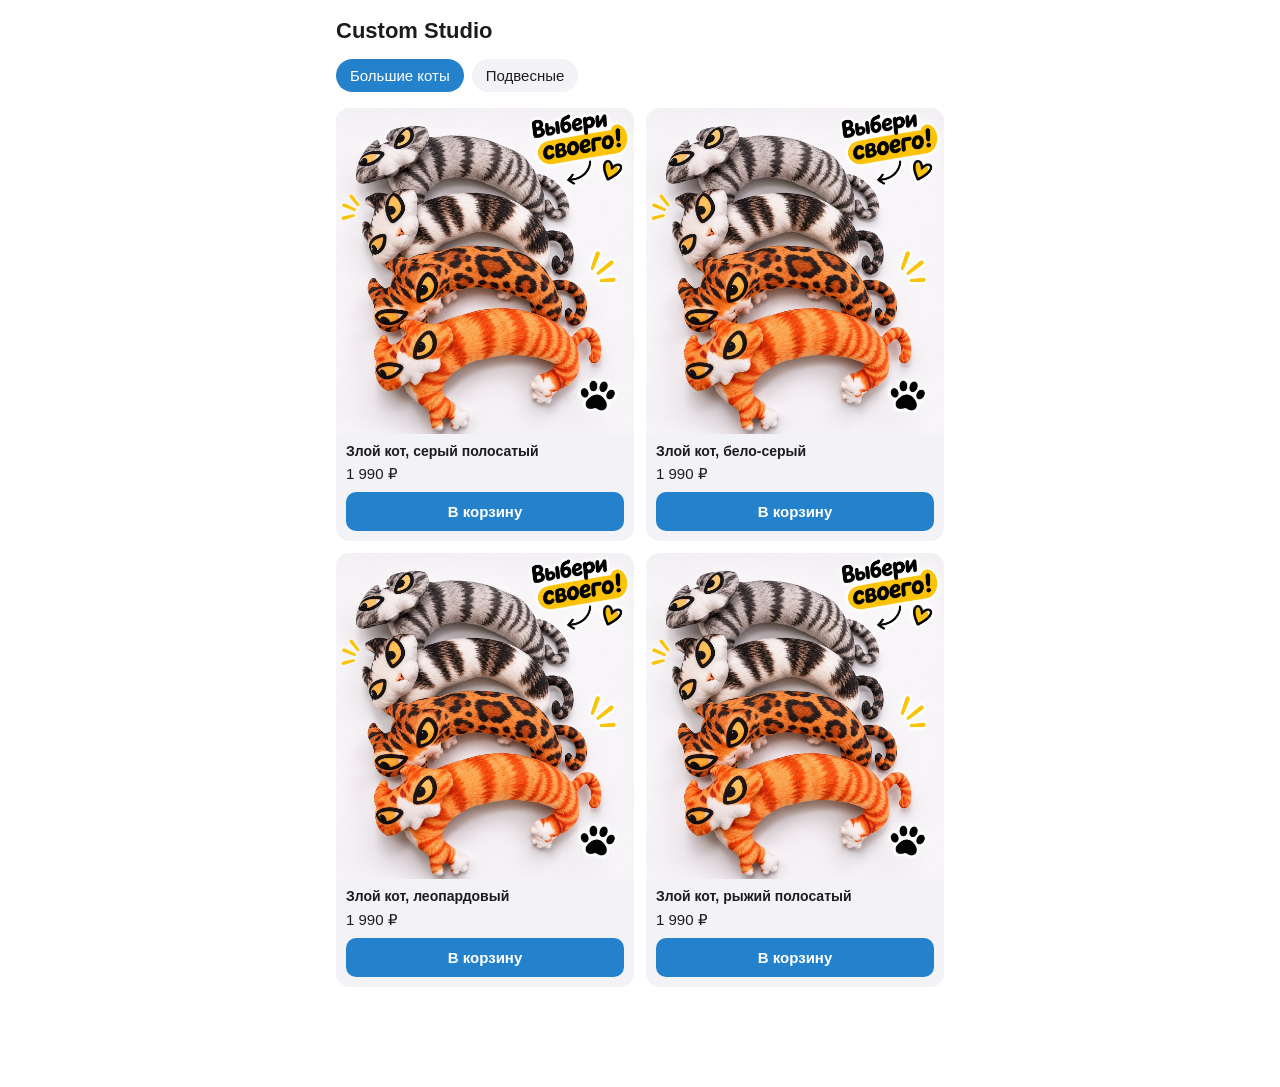
==== index.html @ 4919eace "Add files via upload" ====
<!doctype html>
<html lang="ru">
<head>
  <meta charset="utf-8">
  <meta name="viewport" content="width=device-width, initial-scale=1, viewport-fit=cover">
  <title>Custom Studio</title>
  <script src="https://telegram.org/js/telegram-web-app.js"></script>
  <link rel="stylesheet" href="style.css">
</head>
<body>
  <main id="view"><p class="muted center">Загрузка…</p></main>
  <div id="toast" class="toast" hidden></div>
  <script src="config.js"></script>
  <script src="app.js"></script>
</body>
</html>
---- style.css ----
:root {
  --bg: var(--tg-theme-bg-color, #ffffff);
  --text: var(--tg-theme-text-color, #1c1c1e);
  --hint: var(--tg-theme-hint-color, #8e8e93);
  --link: var(--tg-theme-link-color, #2481cc);
  --btn: var(--tg-theme-button-color, #2481cc);
  --btn-text: var(--tg-theme-button-text-color, #ffffff);
  --card: var(--tg-theme-secondary-bg-color, #f2f2f7);
}
* { box-sizing: border-box; -webkit-tap-highlight-color: transparent; }
body {
  margin: 0; background: var(--bg); color: var(--text);
  font: 16px/1.4 -apple-system, BlinkMacSystemFont, "Segoe UI", Roboto, sans-serif;
  padding-bottom: 88px;
}
main { padding: 12px 16px; max-width: 640px; margin: 0 auto; }
h1 { font-size: 22px; margin: 4px 0 12px; }
h2 { font-size: 18px; margin: 16px 0 8px; }
.muted { color: var(--hint); }
.center { text-align: center; }
.back { background: none; border: 0; color: var(--link); font-size: 16px; padding: 4px 0 12px; cursor: pointer; }

.tabs { display: flex; gap: 8px; overflow-x: auto; padding-bottom: 8px; }
.tab { border: 0; background: var(--card); color: var(--text); padding: 8px 14px; border-radius: 18px; font-size: 15px; white-space: nowrap; cursor: pointer; }
.tab.on { background: var(--btn); color: var(--btn-text); }

.grid { display: grid; grid-template-columns: 1fr 1fr; gap: 12px; margin-top: 8px; }
.card { background: var(--card); border-radius: 14px; overflow: hidden; display: flex; flex-direction: column; }
.im { aspect-ratio: 1; background: #ddd; cursor: pointer; }
.im img { width: 100%; height: 100%; object-fit: cover; display: block; }
.ph { width: 100%; height: 100%; display: flex; align-items: center; justify-content: center; font-size: 48px; background: #e5e5ea; }
.card .t { padding: 8px 10px 0; font-size: 14px; font-weight: 600; cursor: pointer; flex: 1; }
.card .pr { padding: 2px 10px 8px; font-size: 15px; }
.card .ctl { padding: 0 10px 10px; }

.btn { display: block; width: 100%; border: 0; border-radius: 10px; padding: 11px; font-size: 15px; font-weight: 600; background: var(--btn); color: var(--btn-text); cursor: pointer; }
.btn.sec { background: transparent; color: var(--link); border: 1px solid var(--link); }
.btn[disabled] { opacity: .5; }
.step { display: flex; align-items: center; justify-content: space-between; background: var(--bg); border-radius: 10px; }
.step button { width: 40px; height: 38px; border: 0; background: none; color: var(--link); font-size: 22px; cursor: pointer; }
.step span { font-weight: 600; }

.gallery { display: flex; gap: 8px; overflow-x: auto; scroll-snap-type: x mandatory; margin: 0 -16px; padding: 0 16px; }
.gallery img, .gallery .ph { flex: 0 0 85%; scroll-snap-align: center; border-radius: 14px; aspect-ratio: 1; object-fit: cover; }

.line { display: flex; gap: 10px; align-items: center; padding: 10px 0; border-bottom: 1px solid var(--card); }
.line .nm { flex: 1; font-size: 15px; }
.line .sm { min-width: 76px; text-align: right; font-weight: 600; }
.line .step { width: 108px; background: var(--card); }
.total { display: flex; justify-content: space-between; padding: 12px 0; font-size: 17px; font-weight: 700; }

label { display: block; font-size: 13px; color: var(--hint); margin: 12px 0 4px; }
input, textarea { width: 100%; border: 1px solid var(--card); background: var(--card); color: var(--text); border-radius: 10px; padding: 11px; font: inherit; }
textarea { min-height: 70px; resize: vertical; }

.cartbar { position: fixed; left: 16px; right: 16px; bottom: 16px; z-index: 5; max-width: 608px; margin: 0 auto; box-shadow: 0 4px 16px rgba(0,0,0,.2); }
.toast { position: fixed; left: 16px; right: 16px; bottom: 90px; background: #323232; color: #fff; padding: 12px 14px; border-radius: 10px; z-index: 10; text-align: center; max-width: 608px; margin: 0 auto; }
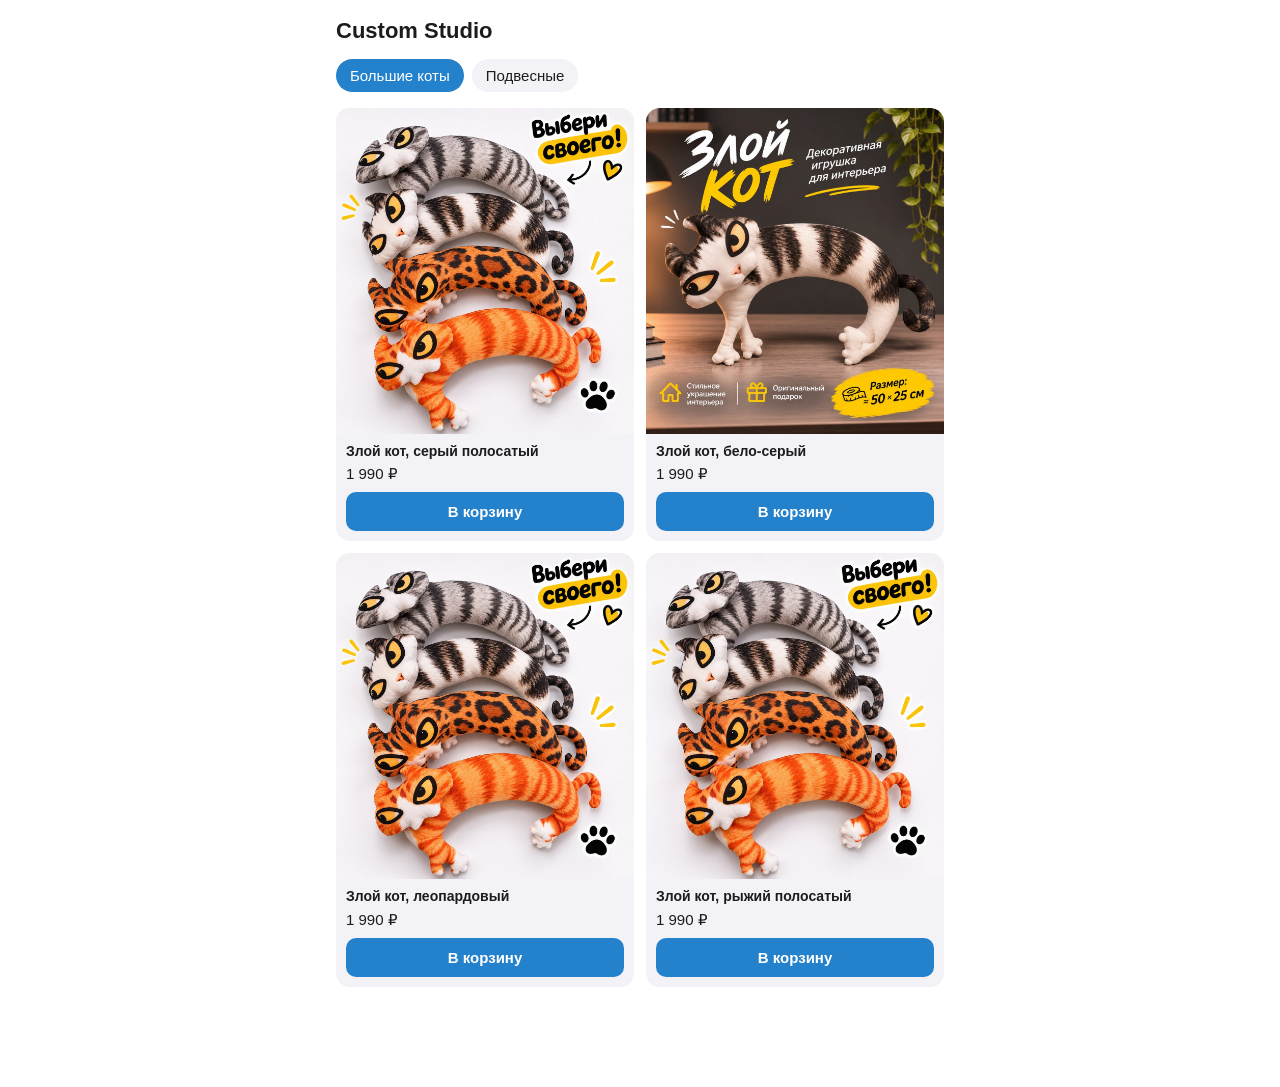
==== commit 8f6b6953: "Add files via upload" ====
--- a/index.html
+++ b/index.html
@@ -5,12 +5,12 @@
   <meta name="viewport" content="width=device-width, initial-scale=1, viewport-fit=cover">
   <title>Custom Studio</title>
   <script src="https://telegram.org/js/telegram-web-app.js"></script>
-  <link rel="stylesheet" href="style.css">
+  <link rel="stylesheet" href="style.css?v=2">
 </head>
 <body>
   <main id="view"><p class="muted center">Загрузка…</p></main>
   <div id="toast" class="toast" hidden></div>
   <script src="config.js"></script>
-  <script src="app.js"></script>
+  <script src="app.js?v=2"></script>
 </body>
 </html>
--- a/style.css
+++ b/style.css
@@ -8,10 +8,11 @@
   --card: var(--tg-theme-secondary-bg-color, #f2f2f7);
 }
 * { box-sizing: border-box; -webkit-tap-highlight-color: transparent; }
+html { -webkit-text-size-adjust: 100%; text-size-adjust: 100%; }
 body {
   margin: 0; background: var(--bg); color: var(--text);
   font: 16px/1.4 -apple-system, BlinkMacSystemFont, "Segoe UI", Roboto, sans-serif;
-  padding-bottom: 88px;
+  padding-bottom: calc(88px + env(safe-area-inset-bottom, 0px));
 }
 main { padding: 12px 16px; max-width: 640px; margin: 0 auto; }
 h1 { font-size: 22px; margin: 4px 0 12px; }
@@ -29,7 +30,7 @@
 .im { aspect-ratio: 1; background: #ddd; cursor: pointer; }
 .im img { width: 100%; height: 100%; object-fit: cover; display: block; }
 .ph { width: 100%; height: 100%; display: flex; align-items: center; justify-content: center; font-size: 48px; background: #e5e5ea; }
-.card .t { padding: 8px 10px 0; font-size: 14px; font-weight: 600; cursor: pointer; flex: 1; }
+.card .t { padding: 8px 10px 0; font-size: 14px; font-weight: 600; cursor: pointer; flex: 1; overflow-wrap: anywhere; display: -webkit-box; -webkit-line-clamp: 3; -webkit-box-orient: vertical; overflow: hidden; }
 .card .pr { padding: 2px 10px 8px; font-size: 15px; }
 .card .ctl { padding: 0 10px 10px; }
 
@@ -40,18 +41,29 @@
 .step button { width: 40px; height: 38px; border: 0; background: none; color: var(--link); font-size: 22px; cursor: pointer; }
 .step span { font-weight: 600; }
 
-.gallery { display: flex; gap: 8px; overflow-x: auto; scroll-snap-type: x mandatory; margin: 0 -16px; padding: 0 16px; }
-.gallery img, .gallery .ph { flex: 0 0 85%; scroll-snap-align: center; border-radius: 14px; aspect-ratio: 1; object-fit: cover; }
+.gallery { display: flex; gap: 8px; overflow-x: auto; scroll-snap-type: x mandatory; margin: 0 -16px; padding: 0 16px; scroll-padding: 0 16px; -webkit-overflow-scrolling: touch; }
+.gallery::-webkit-scrollbar { display: none; }
+.slide { flex: 0 0 85%; min-width: 0; scroll-snap-align: start; border-radius: 14px; overflow: hidden; background: var(--card); aspect-ratio: 1; }
+.gallery.single .slide { flex-basis: 100%; }
+.slide img { width: 100%; height: 100%; object-fit: contain; display: block; }
+.slide .ph { height: 100%; }
 
 .line { display: flex; gap: 10px; align-items: center; padding: 10px 0; border-bottom: 1px solid var(--card); }
 .line .nm { flex: 1; font-size: 15px; }
 .line .sm { min-width: 76px; text-align: right; font-weight: 600; }
 .line .step { width: 108px; background: var(--card); }
+.detailctl .step { background: var(--card); }
+.detailctl .step button { height: 46px; width: 56px; }
+@media (max-width: 359px) {
+  .line:not(.dl) { flex-wrap: wrap; }
+  .line:not(.dl) .nm { flex: 1 1 100%; }
+  .line:not(.dl) .step { margin-right: auto; }
+}
 .total { display: flex; justify-content: space-between; padding: 12px 0; font-size: 17px; font-weight: 700; }
 
 label { display: block; font-size: 13px; color: var(--hint); margin: 12px 0 4px; }
 input, textarea { width: 100%; border: 1px solid var(--card); background: var(--card); color: var(--text); border-radius: 10px; padding: 11px; font: inherit; }
 textarea { min-height: 70px; resize: vertical; }
 
-.cartbar { position: fixed; left: 16px; right: 16px; bottom: 16px; z-index: 5; max-width: 608px; margin: 0 auto; box-shadow: 0 4px 16px rgba(0,0,0,.2); }
-.toast { position: fixed; left: 16px; right: 16px; bottom: 90px; background: #323232; color: #fff; padding: 12px 14px; border-radius: 10px; z-index: 10; text-align: center; max-width: 608px; margin: 0 auto; }
+.cartbar { position: fixed; left: 16px; right: 16px; width: auto; bottom: calc(16px + env(safe-area-inset-bottom, 0px)); z-index: 5; max-width: 608px; margin: 0 auto; box-shadow: 0 4px 16px rgba(0,0,0,.2); }
+.toast { position: fixed; left: 16px; right: 16px; bottom: calc(90px + env(safe-area-inset-bottom, 0px)); background: #323232; color: #fff; padding: 12px 14px; border-radius: 10px; z-index: 10; text-align: center; max-width: 608px; margin: 0 auto; }
